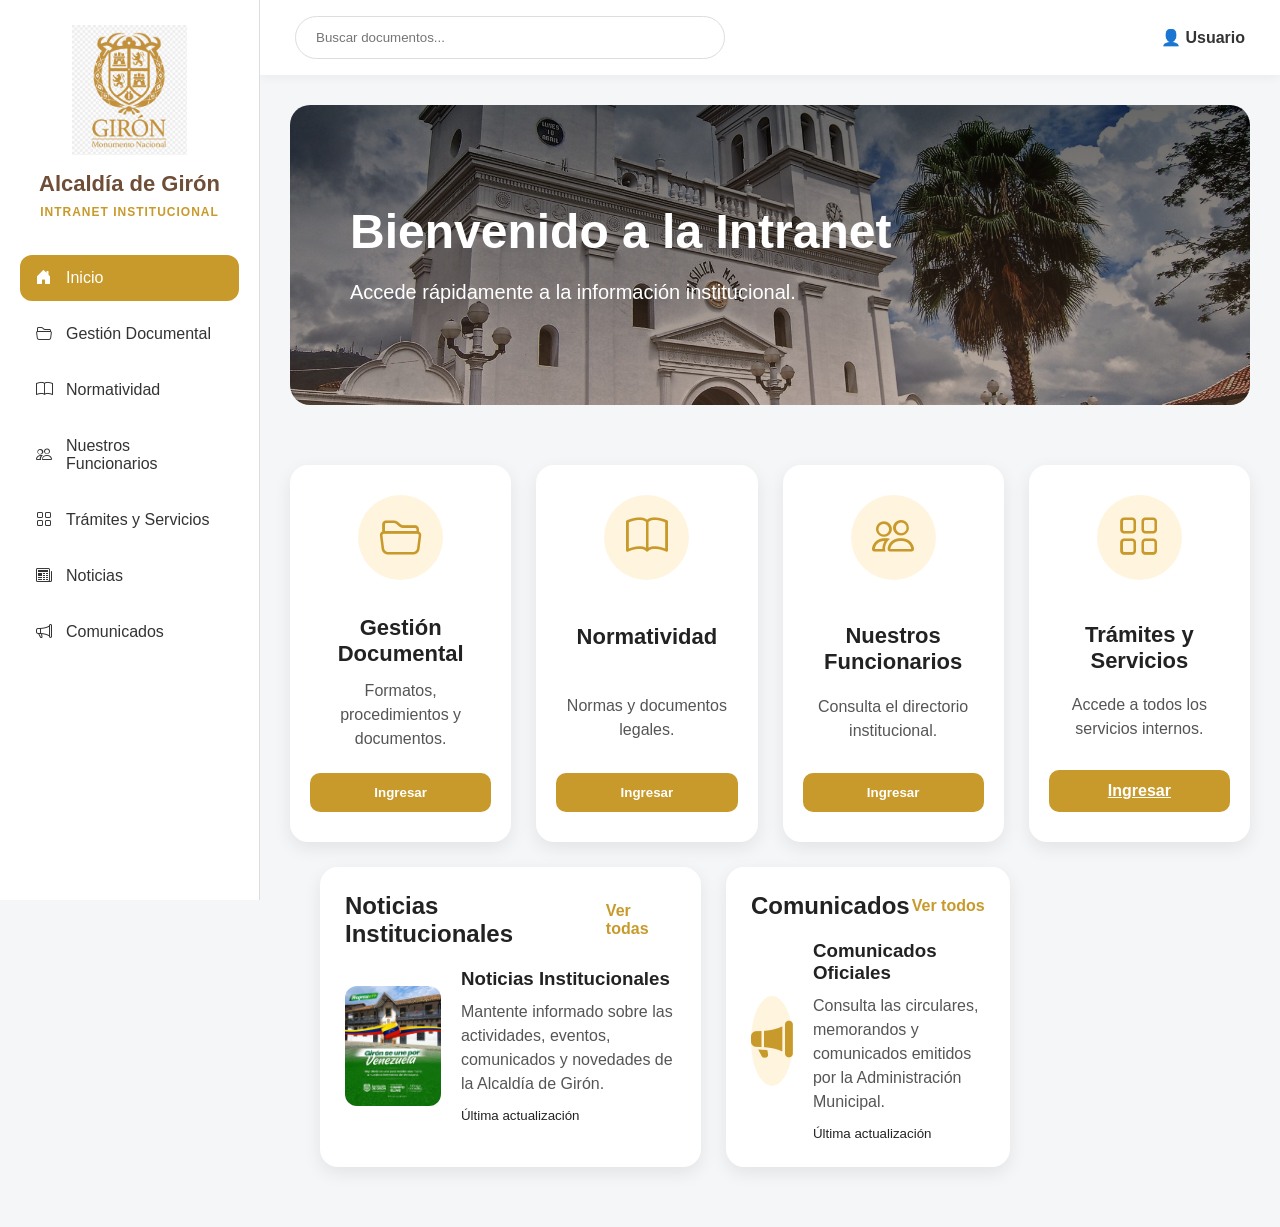
==== index.html @ 9e430e1f "Primer avance de la Intranet Institucional Primer avance de la Intranet Institucional" ====
<!DOCTYPE html>
<html lang="es">

<head>

<meta charset="UTF-8">
<meta name="viewport" content="width=device-width, initial-scale=1.0">

<title>Intranet Institucional - Alcaldía de Girón</title>

<link rel="stylesheet" href="styles.css">

<link rel="stylesheet"
href="https://cdn.jsdelivr.net/npm/bootstrap-icons@1.13.1/font/bootstrap-icons.min.css">

</head>

<body>

<div class="container">

    <aside class="sidebar">

        <div class="logo">

            <img src="img/escudo.png" alt="Escudo">

            <h2>Alcaldía de Girón</h2>

            <span>INTRANET INSTITUCIONAL</span>

        </div>

        <ul class="menu">

            <li class="activo"><a href="#"><i class="bi bi-house-door-fill"></i>Inicio</a></li>

            <li><a href="#"><i class="bi bi-folder2-open"></i>Gestión Documental</a></li>

            <li><a href="#"><i class="bi bi-book"></i>Normatividad</a></li>

            <li><a href="#"><i class="bi bi-people"></i>Nuestros Funcionarios</a></li>

            <li><a href="#"><i class="bi bi-grid"></i>Trámites y Servicios</a></li>

            <li><a href="#"><i class="bi bi-newspaper"></i>Noticias</a></li>

            <li><a href="#"><i class="bi bi-megaphone"></i>Comunicados</a></li>

        </ul>

    </aside>

    <main class="main">

        <header class="topbar">

            <div class="search">

                <input type="text" placeholder="Buscar documentos...">

            </div>

            <div class="user">

                👤 Usuario

            </div>

        </header>

        <section class="hero">

            <div>

                <h1>Bienvenido a la Intranet</h1>

                <p>Accede rápidamente a la información institucional.</p>

            

            </div>

        </section>

        <section class="cards">

            <div class="card">

                <div class="icono-card">
                    <i class="bi bi-folder2-open"></i>
                </div>

                <h3>Gestión Documental</h3>

                <p>Formatos, procedimientos y documentos.</p>

                <button class="btn-card">Ingresar</button>

            </div>

            <div class="card">

                <div class="icono-card">
                    <i class="bi bi-book"></i>
                </div>

                <h3>Normatividad</h3>

                <p>Normas y documentos legales.</p>

                <button class="btn-card">Ingresar</button>

            </div>

            <div class="card">

                <div class="icono-card">
                    <i class="bi bi-people"></i>
                </div>

                <h3>Nuestros Funcionarios</h3>

                <p>Consulta el directorio institucional.</p>

                <button class="btn-card">Ingresar</button>

            </div>

            <div class="card">

                <div class="icono-card">
                    <i class="bi bi-grid"></i>
                </div>

                <h3>Trámites y Servicios</h3>

                <p>Accede a todos los servicios internos.</p>

                <a href="pages/tramites-servicios.html" class="btn-card">Ingresar</a>

            </div>

       <section class="paneles">

    <div class="panel">
        <div class="titulo-panel">
            <h2>Noticias Institucionales</h2>
            <a href="#">Ver todas</a>
        </div>

        <div class="contenido-panel">
            <img src="img/noticia1.jpg" alt="Noticias">

            <div>
                <h3>Noticias Institucionales</h3>

                <p>
                    Mantente informado sobre las actividades, eventos,
                    comunicados y novedades de la Alcaldía de Girón.
                </p>

                <small>Última actualización</small>
            </div>

        </div>
    </div>

    <div class="panel">

        <div class="titulo-panel">
            <h2>Comunicados</h2>
            <a href="#">Ver todos</a>
        </div>

        <div class="contenido-panel">

            <div class="icono-comunicado">
                <i class="bi bi-megaphone-fill"></i>
            </div>

            <div>

                <h3>Comunicados Oficiales</h3>

                <p>
                    Consulta las circulares, memorandos y comunicados emitidos por la Administración Municipal.
                </p>

                <small>Última actualización</small>

            </div>

        </div>

    </div>

</section>





    </main>

</div>

<script src="script.js"></script>

</body>

</html>
---- styles.css ----
*{
    margin:0;
    padding:0;
    box-sizing:border-box;
    font-family:Arial, Helvetica, sans-serif;
}

body{
    background:#F5F6F8;
    color:#222;
}

.container{
    display:flex;
    min-height:100vh;
}

/* MENÚ */

.sidebar{
    width:260px;
    min-height:100vh;
    background:#fff;
    border-right:1px solid #ddd;
    padding:25px 20px;
    position:fixed;
    left:0;
    top:0;
}

.logo{
    text-align:center;
    margin-bottom:35px;
}

.logo img{
    width:115px;
    margin-bottom:12px;
}

.logo h2{
    color:#6F4E37;
    font-size:22px;
    margin-bottom:5px;
}

.logo span{
    color:#C89A2B;
    font-size:12px;
    font-weight:bold;
    letter-spacing:1px;
}

.menu{
    list-style:none;
}

.menu li{
    margin-bottom:10px;
}

.menu a{
    display:flex;
    align-items:center;
    gap:14px;
    text-decoration:none;
    color:#333;
    padding:14px 16px;
    border-radius:12px;
    font-size:16px;
}

.menu li.activo a,
.menu a:hover{
    background:#C89A2B;
    color:#fff;
}

/* CONTENIDO */

.main{
    margin-left:260px;
    width:calc(100% - 260px);
}

/* BARRA SUPERIOR */

.topbar{
    background:#fff;
    height:75px;
    padding:18px 35px;
    display:flex;
    justify-content:space-between;
    align-items:center;
    box-shadow:0 2px 10px rgba(0,0,0,.05);
}

.search input{
    width:430px;
    padding:13px 20px;
    border:1px solid #ddd;
    border-radius:30px;
    outline:none;
}

.user{
    font-weight:bold;
    color:#333;
}

/* BANNER */

.hero{
    margin:30px;
    height:300px;
    border-radius:20px;
    padding:60px;
    color:#fff;

    background:
    linear-gradient(
        rgba(0,0,0,.60),
        rgba(111,78,55,.45)
    ),
    url("img/banner.jpg");

    background-size:cover;
    background-position:center;
    display:flex;
    align-items:center;
}

.hero h1{
    font-size:48px;
    margin-bottom:18px;
    max-width:750px;
}

.hero p{
    font-size:20px;
    line-height:1.5;
    max-width:700px;
}

/* TARJETAS */

.cards{
    display:grid;
    grid-template-columns:repeat(4, minmax(220px,1fr));
    gap:25px;
    padding:30px;

}

.card{
    background:#fff;
    border-radius:18px;
    padding:30px 20px;
    text-align:center;
    box-shadow:0 6px 18px rgba(0,0,0,.08);

    display:flex;
    flex-direction:column;
    justify-content:space-between;

    min-height:330px;
}
.card{
    background:#fff;
    border-radius:18px;
    padding:30px 20px;
    text-align:center;
    box-shadow:0 6px 18px rgba(0,0,0,.08);

    display:flex;
    flex-direction:column;
    justify-content:space-between;

    min-height:330px;
}

/* PEGA AQUÍ */

.card h3{
    font-size:18px;
    margin:15px 0 10px;
    min-height:50px;
}

.card p{
    color:#555;
    line-height:1.5;
    min-height:70px;
}

.btn-card{
    margin-top:auto;
}

.card:hover{
    transform:translateY(-6px);
}

.card:hover{
    transform:translateY(-6px);
}

.icono-card{
    width:85px;
    height:85px;
    margin:0 auto 20px;
    border-radius:50%;
    background:#FFF4DD;
    display:flex;
    align-items:center;
    justify-content:center;
}

.icono-card i{
    font-size:42px;
    color:#C89A2B;
}

.card h3{
    font-size:22px;
    margin-bottom:12px;
}

.card p{
    color:#555;
    line-height:1.5;
    min-height:48px;
}

.btn-card{
    margin-top:22px;
    background:#C89A2B;
    color:#fff;
    border:none;
    padding:12px 28px;
    border-radius:10px;
    font-weight:bold;
    cursor:pointer;
}

.btn-card:hover{
    background:#8A4B1E;
}

/* NOTICIAS Y COMUNICADOS */

.paneles{
    display:grid;
    grid-template-columns:1fr 1fr;
    gap:25px;
    padding:0 30px 30px;
}

.panel{
    background:#fff;
    border-radius:18px;
    padding:25px;
    box-shadow:0 6px 18px rgba(0,0,0,.08);
}

.titulo-panel{
    display:flex;
    justify-content:space-between;
    align-items:center;
    margin-bottom:20px;
}

.titulo-panel h2{
    font-size:24px;
}

.titulo-panel a{
    color:#C89A2B;
    font-weight:bold;
    text-decoration:none;
}

.contenido-panel{
    display:flex;
    align-items:center;
    gap:20px;
}

.contenido-panel img{
    width:180px;
    height:120px;
    object-fit:cover;
    border-radius:12px;
}

.contenido-panel h3{
    margin-bottom:10px;
}

.contenido-panel p{
    color:#555;
    line-height:1.5;
    margin-bottom:10px;
}

.icono-comunicado{
    width:90px;
    height:90px;
    border-radius:50%;
    background:#FFF4DD;
    display:flex;
    align-items:center;
    justify-content:center;
}

.icono-comunicado i{
    font-size:42px;
    color:#C89A2B;
}
.pagina-tramites{
    max-width:1400px;
    margin:auto;
    padding:50px;

}

.volver{
    display:inline-block;
    margin-bottom:30px;
    color:#C89A2B;
    text-decoration:none;
    font-weight:bold;
}

.pagina-tramites h1{
    font-size:40px;
    margin-bottom:35px;
    color:#333;
}

.servicios-grid{
    display:grid;
    grid-template-columns:repeat(3,1fr);
    gap:35px;
}

.servicio-btn{
    display:flex;
    align-items:center;
    gap:18px;
    background:#EFEFEF;
    border-radius:12px;
    padding:18px 22px;
    text-decoration:none;
    color:#B08020;
    font-size:18px;
    font-weight:bold;
    transition:.3s;
}

.servicio-btn i{
    width:60px;
    height:60px;
    background:#F6B800;
    color:#6F4E37;
    border-radius:50%;
    display:flex;
    align-items:center;
    justify-content:center;
    font-size:28px;
}

.servicio-btn:hover{
    transform:translateY(-5px);
    box-shadow:0 8px 20px rgba(0,0,0,.12);
}
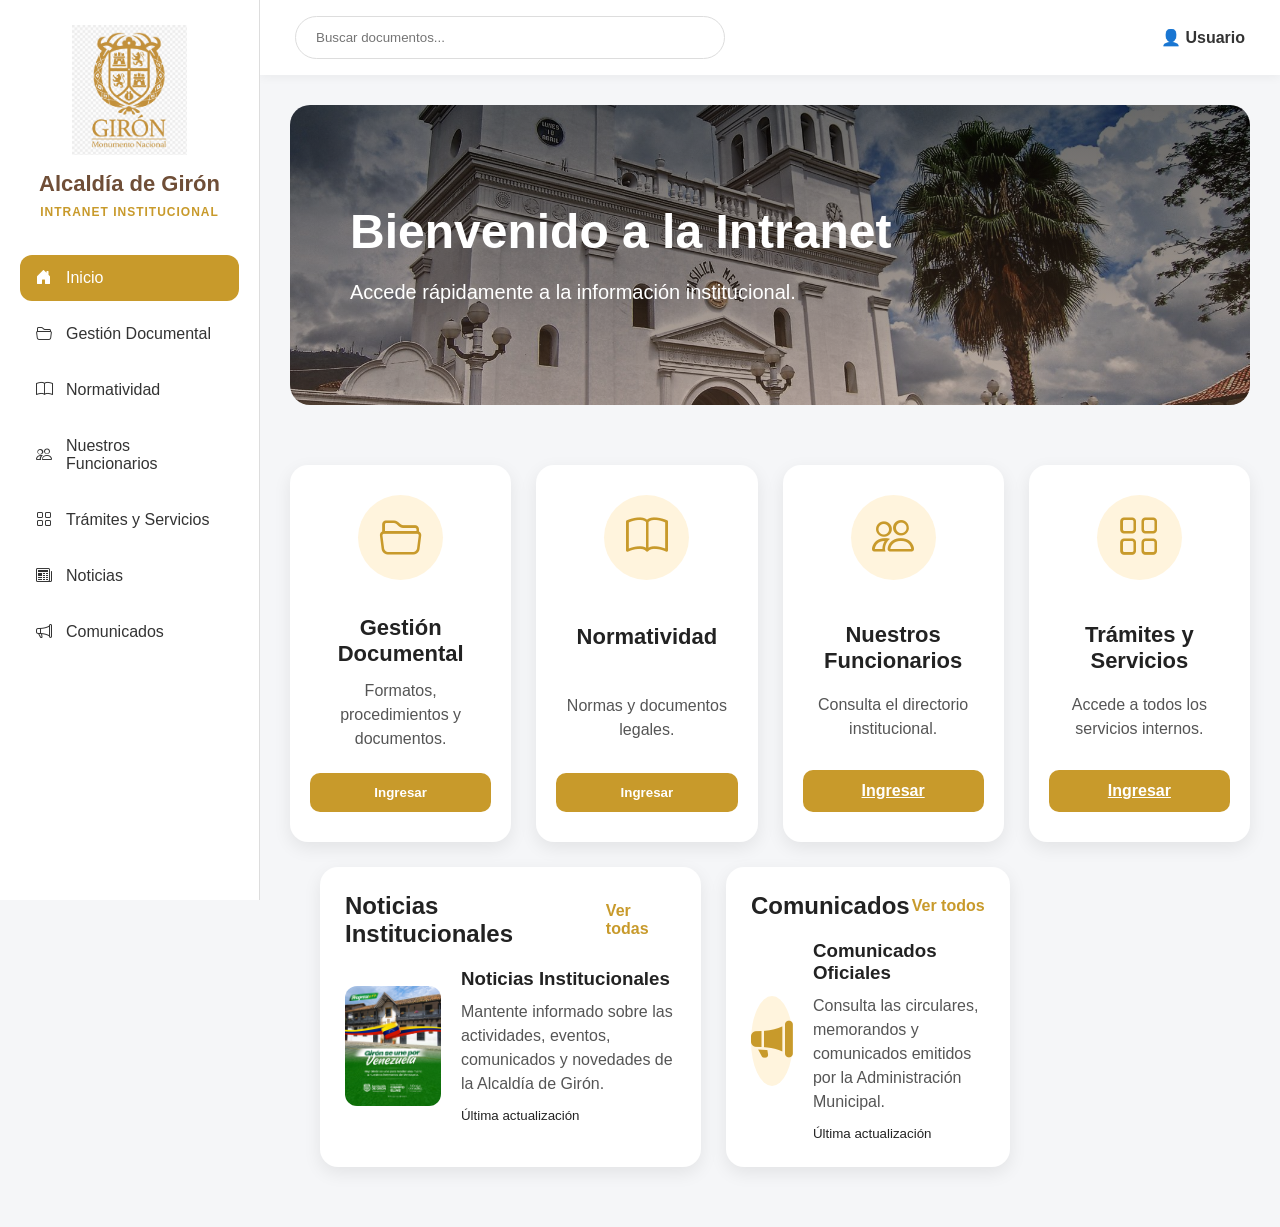
==== commit 3f8c5a34: "Add files via upload" ====
--- a/index.html
+++ b/index.html
@@ -123,7 +123,11 @@
 
                 <p>Consulta el directorio institucional.</p>
 
-                <button class="btn-card">Ingresar</button>
+                <a href="https://giron-santander.gov.co/NuestraAlcaldia/Paginas/Nuestros-Directivos-y-Funcionarios.aspx"
+   class="btn-card"
+   target="_blank">
+    Ingresar
+</a>
 
             </div>
 
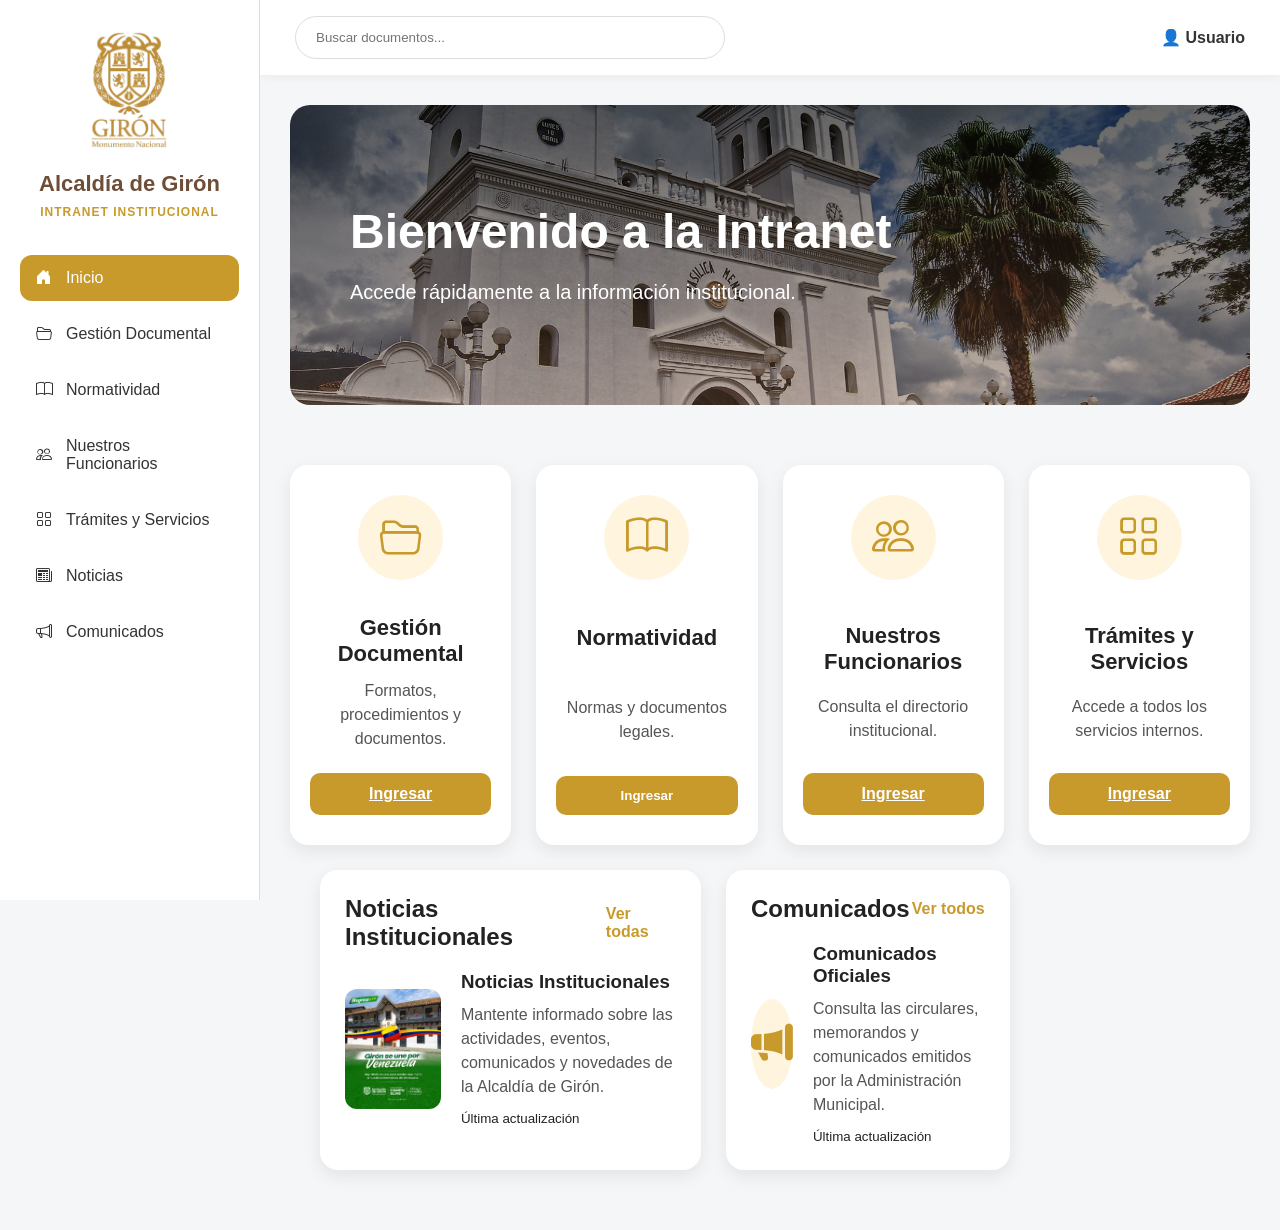
==== commit 40d400cd: "Add files via upload" ====
--- a/index.html
+++ b/index.html
@@ -95,7 +95,9 @@
 
                 <p>Formatos, procedimientos y documentos.</p>
 
-                <button class="btn-card">Ingresar</button>
+                <a href="pages/gestion-documental.html" class="btn-card">
+    Ingresar
+</a>
 
             </div>
 
@@ -213,4 +215,4 @@
 
 </body>
 
-</html>+</html>
--- a/styles.css
+++ b/styles.css
@@ -373,4 +373,502 @@
 .servicio-btn:hover{
     transform:translateY(-5px);
     box-shadow:0 8px 20px rgba(0,0,0,.12);
+}
+/* =========================
+   RESPONSIVE - CELULAR
+========================= */
+
+@media (max-width: 768px){
+
+    .container{
+        display:block;
+    }
+
+    .sidebar{
+        position:relative;
+        width:100%;
+        min-height:auto;
+        border-right:none;
+        border-bottom:1px solid #ddd;
+    }
+
+    .logo img{
+        width:85px;
+    }
+
+    .menu{
+        display:grid;
+        grid-template-columns:1fr 1fr;
+        gap:8px;
+    }
+
+    .menu li{
+        margin-bottom:0;
+    }
+
+    .menu a{
+        font-size:14px;
+        padding:12px;
+    }
+
+    .main{
+        margin-left:0;
+        width:100%;
+    }
+
+    .topbar{
+        flex-direction:column;
+        gap:15px;
+        height:auto;
+        padding:20px;
+    }
+
+    .search input{
+        width:100%;
+    }
+
+    .hero{
+        margin:20px;
+        height:auto;
+        padding:35px 25px;
+    }
+
+    .hero h1{
+        font-size:32px;
+    }
+
+    .hero p{
+        font-size:16px;
+    }
+
+    .cards{
+        grid-template-columns:1fr;
+        padding:20px;
+    }
+
+    .paneles{
+        grid-template-columns:1fr;
+        padding:20px;
+    }
+
+    .contenido-panel{
+        flex-direction:column;
+        align-items:flex-start;
+    }
+
+    .contenido-panel img{
+        width:100%;
+        height:auto;
+    }
+
+    .servicios-grid{
+        grid-template-columns:1fr;
+    }
+
+    .pagina-tramites{
+        padding:25px;
+    }
+}
+/* =============================
+   GESTIÓN DOCUMENTAL
+============================= */
+
+.pagina-gestion{
+    padding:45px;
+    background:#F5F6F8;
+    min-height:100vh;
+}
+
+.encabezado-gestion{
+    display:flex;
+    align-items:center;
+    gap:25px;
+    margin-bottom:35px;
+}
+
+.icono-gestion{
+    width:95px;
+    height:95px;
+    border-radius:50%;
+    background:#C89A2B;
+    color:white;
+    display:flex;
+    align-items:center;
+    justify-content:center;
+    font-size:42px;
+}
+
+.encabezado-gestion h1{
+    font-size:42px;
+    color:#222;
+}
+
+.encabezado-gestion h2{
+    color:#C89A2B;
+    font-size:30px;
+    margin:5px 0;
+}
+
+.encabezado-gestion p{
+    color:#555;
+    font-size:17px;
+}
+
+.tabla-documental{
+    background:white;
+    border-radius:18px;
+    padding:20px;
+    box-shadow:0 6px 18px rgba(0,0,0,.08);
+}
+
+.fila{
+    display:grid;
+    grid-template-columns:1.5fr 1fr;
+    align-items:center;
+    gap:20px;
+    padding:17px 20px;
+    border-bottom:1px solid #eee;
+    text-decoration:none;
+    color:#222;
+    transition:.3s;
+}
+
+.fila:hover{
+    background:#FFF7E8;
+}
+
+.fila i{
+    color:#C89A2B;
+    margin-right:12px;
+}
+
+.encabezado-tabla{
+    color:#C89A2B;
+    font-weight:bold;
+}
+
+.info-drive{
+    margin-top:25px;
+    background:#FFF9EC;
+    border:1px solid #F0D99A;
+    border-radius:18px;
+    padding:25px;
+    display:flex;
+    justify-content:space-between;
+    align-items:center;
+}
+
+.info-drive h3{
+    color:#C89A2B;
+    margin-bottom:8px;
+}
+
+.info-drive p{
+    color:#555;
+}
+
+.drive-box{
+    background:white;
+    border-radius:14px;
+    padding:18px 25px;
+    color:#C89A2B;
+    font-weight:bold;
+    display:flex;
+    align-items:center;
+    gap:12px;
+}
+
+.drive-box i{
+    font-size:28px;
+}
+.logo-gestion img{
+
+    width:90px;
+
+}
+
+.titulo-gestion{
+
+    flex:1;
+
+}
+/* ===== GESTIÓN DOCUMENTAL FINAL ===== */
+
+.pagina-gestion{
+    display:flex;
+    background:#F5F6F8;
+    min-height:100vh;
+    padding:0;
+}
+
+.sidebar-gestion{
+    width:260px;
+    background:#fff;
+    min-height:100vh;
+    padding:25px 20px;
+    border-right:1px solid #E5E5E5;
+    position:fixed;
+    left:0;
+    top:0;
+}
+
+.logo-gestion-menu{
+    text-align:center;
+    margin-bottom:35px;
+}
+
+.logo-gestion-menu img{
+    width:105px;
+    margin-bottom:10px;
+}
+
+.logo-gestion-menu h2{
+    color:#6F4E37;
+    font-size:21px;
+}
+
+.logo-gestion-menu span{
+    color:#C89A2B;
+    font-size:12px;
+    font-weight:bold;
+}
+
+.sidebar-gestion a{
+    display:flex;
+    align-items:center;
+    gap:14px;
+    padding:14px 16px;
+    margin-bottom:10px;
+    color:#333;
+    text-decoration:none;
+    border-radius:12px;
+    font-size:16px;
+}
+
+.sidebar-gestion a:hover,
+.sidebar-gestion a.activo{
+    background:#FFF4DD;
+    color:#C89A2B;
+    font-weight:bold;
+}
+
+.contenido-gestion{
+    margin-left:260px;
+    width:calc(100% - 260px);
+    padding:35px;
+}
+
+.breadcrumb{
+    margin-bottom:20px;
+    color:#555;
+}
+
+.breadcrumb a{
+    color:#C89A2B;
+    text-decoration:none;
+    font-weight:bold;
+}
+
+.hero-doc{
+    background:linear-gradient(90deg,#fff 68%,#FFF4DD 100%);
+    border-radius:24px;
+    padding:35px 45px;
+    display:flex;
+    align-items:center;
+    justify-content:space-between;
+    margin-bottom:30px;
+    box-shadow:0 10px 28px rgba(0,0,0,.08);
+}
+
+.hero-doc-info{
+    display:flex;
+    align-items:center;
+    gap:25px;
+}
+
+.icono-doc{
+    width:95px;
+    height:95px;
+    border:3px solid #F7D36A;
+    background:linear-gradient(180deg,#E0A400,#C98A00);
+    color:#fff;
+    display:flex;
+    align-items:center;
+    justify-content:center;
+    font-size:42px;
+    box-shadow:0 8px 18px rgba(200,154,43,.35);
+}
+.icono-doc img{
+    width:58px;
+    height:auto;
+}
+
+.hero-doc h1{
+    font-size:44px;
+    color:#1f1f1f;
+}
+
+.hero-doc h2{
+    color:#C89A2B;
+    font-size:32px;
+    margin:5px 0;
+}
+
+.hero-doc p{
+    color:#555;
+    font-size:17px;
+}
+
+.hero-doc-img{
+    width:180px;
+    height:140px;
+    background:#FFF8EA;
+    border-radius:22px;
+    display:flex;
+    align-items:center;
+    justify-content:center;
+}
+
+.hero-doc-img i{
+    font-size:90px;
+    color:#C89A2B;
+}
+
+.tabla-doc{
+    background:#fff;
+    border-radius:22px;
+    padding:22px;
+    box-shadow:0 8px 24px rgba(0,0,0,.08);
+}
+
+.fila-doc{
+    display:grid;
+    grid-template-columns:1.5fr 1fr 30px;
+    align-items:center;
+    gap:20px;
+    padding:16px 20px;
+    border-bottom:1px solid #eee;
+    color:#222;
+    text-decoration:none;
+    transition:.25s;
+}
+
+.fila-doc:hover{
+    background:#FFF7E8;
+    transform:translateX(4px);
+}
+
+.fila-doc i{
+    color:#C89A2B;
+    margin-right:12px;
+}
+
+.encabezado-doc{
+    color:#C89A2B;
+    font-weight:bold;
+    text-transform:uppercase;
+}
+
+.info-doc{
+    margin-top:25px;
+    background:#FFF9EC;
+    border:1px solid #F0D99A;
+    border-radius:18px;
+    padding:25px;
+    display:flex;
+    justify-content:space-between;
+    align-items:center;
+}
+
+.info-doc h3{
+    color:#C89A2B;
+    margin-bottom:8px;
+}
+
+.info-doc p{
+    color:#555;
+}
+
+.drive-doc{
+    background:#fff;
+    border-radius:14px;
+    padding:18px 25px;
+    color:#C89A2B;
+    font-weight:bold;
+    display:flex;
+    align-items:center;
+    gap:12px;
+    text-decoration:none;
+    transition:.3s;
+}
+
+.drive-doc:hover{
+    background:#FFF4DD;
+    transform:translateY(-3px);
+}
+
+.drive-doc i{
+    font-size:28px;
+}
+
+.footer-doc{
+    text-align:center;
+    margin-top:25px;
+    color:#777;
+    font-size:14px;
+}
+.hero-doc{
+    margin-top:25px;
+}
+/* ===== AJUSTES FINALES GESTIÓN DOCUMENTAL ===== */
+
+/* Icono principal carpeta más amarillo ocre */
+.icono-doc{
+    background:linear-gradient(135deg,#D49A00,#F2B705) !important;
+    color:#fff !important;
+}
+
+/* Iconos de carpetas de cada fila */
+.fila-doc > span:first-child i{
+    background:#FFF4DD !important;
+    color:#D49A00 !important;
+    width:38px !important;
+    height:38px !important;
+    border-radius:50% !important;
+    display:inline-flex !important;
+    align-items:center !important;
+    justify-content:center !important;
+    font-size:18px !important;
+}
+
+/* Flecha final */
+.fila-doc > i{
+    color:#D49A00 !important;
+    font-size:22px !important;
+}
+
+/* Encabezados */
+.encabezado-doc{
+    color:#D49A00 !important;
+}
+
+/* Pie de página amarillo ocre */
+.footer-doc{
+    background:linear-gradient(90deg,#C98B00,#E0A800) !important;
+    color:#fff !important;
+    padding:16px !important;
+    border-radius:0 !important;
+    margin-top:25px !important;
+    text-align:center !important;
+    font-weight:500 !important;
+}
+.icono-doc{
+    border-radius:50% !important;
+    background:linear-gradient(180deg,#E0A400,#C98A00) !important;
+    border:3px solid #F7D36A !important;
+}
+
+.icono-doc i{
+    color:#fff !important;
+    font-size:50px !important;
 }
